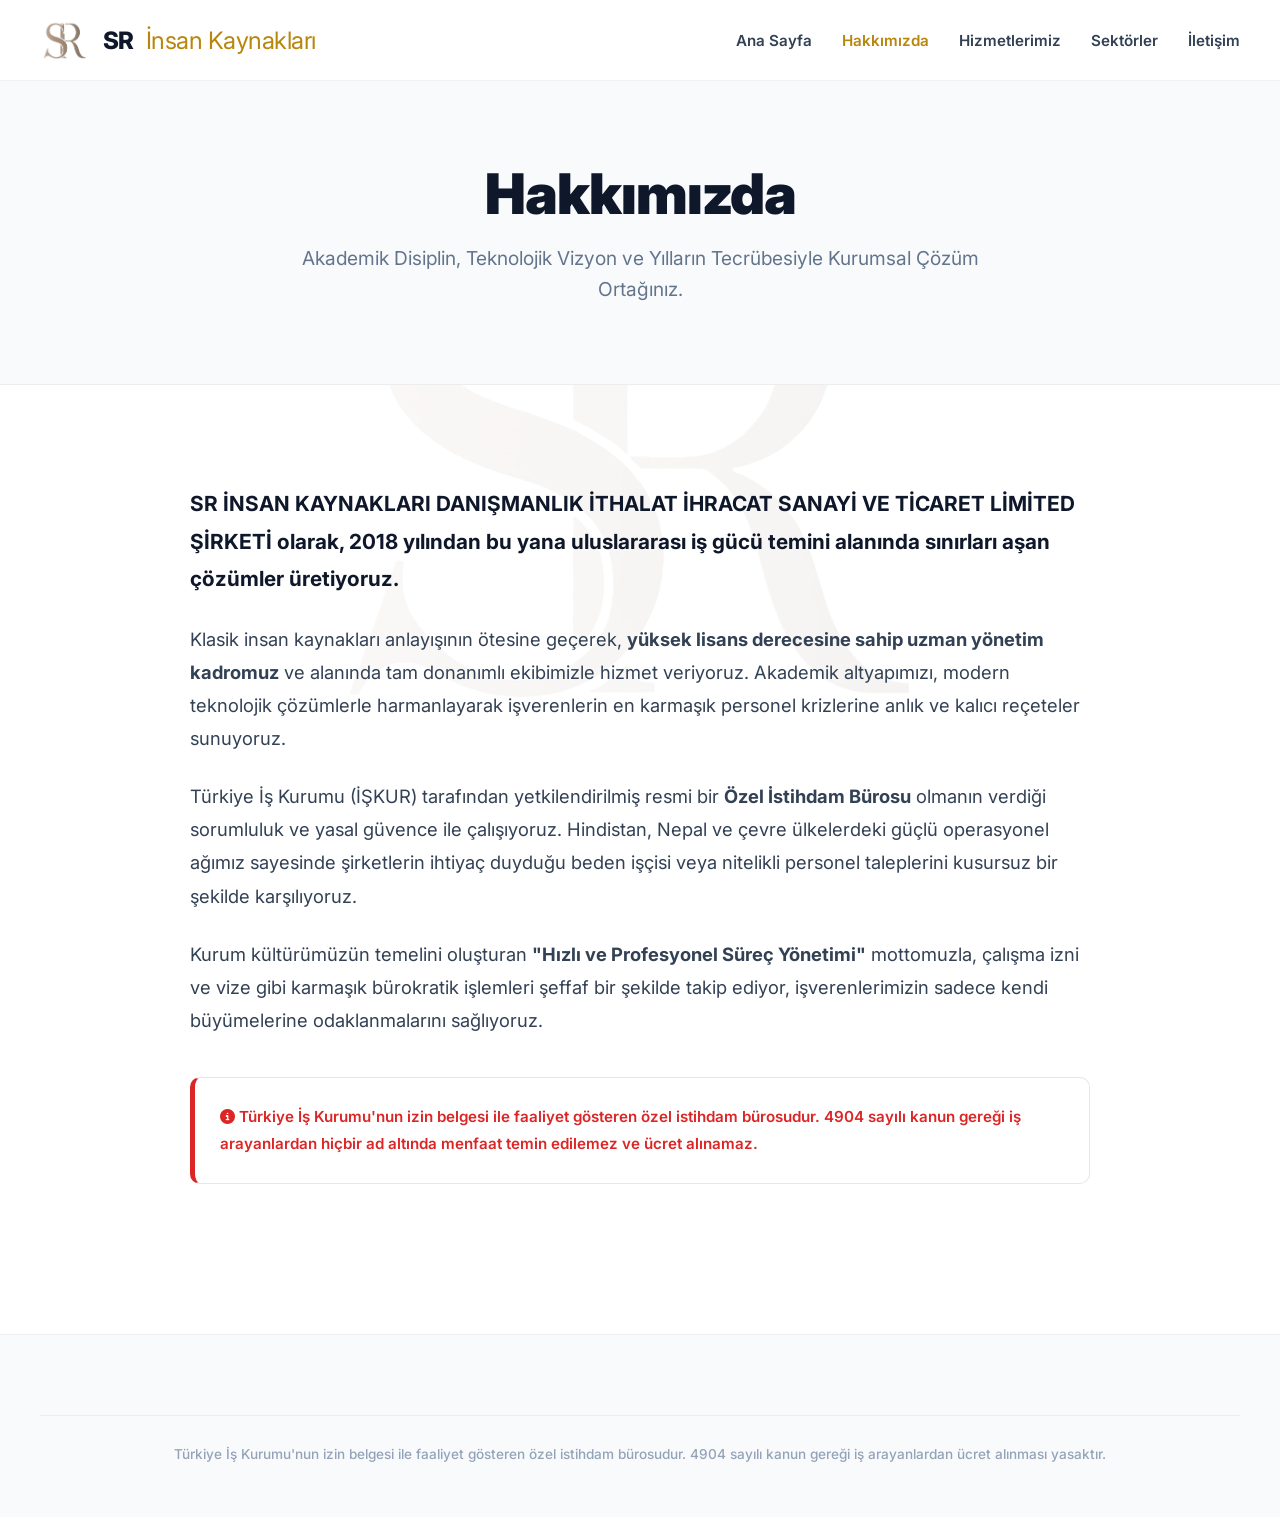
==== hakkimizda.html @ 89385914 "new" ====
<!DOCTYPE html>
<html lang="tr">
<head>
    <meta charset="UTF-8">
    <meta name="viewport" content="width=device-width, initial-scale=1.0">
    <title>Hakkımızda | SR İnsan Kaynakları</title>
    <link href="https://fonts.googleapis.com/css2?family=Inter:wght@300;400;500;600;700;800;900&display=swap" rel="stylesheet">
    <link rel="stylesheet" href="https://cdnjs.cloudflare.com/ajax/libs/font-awesome/6.4.0/css/all.min.css">
    <link rel="stylesheet" href="style.css">
    
    <style>
        /* ARKA PLAN TRANSPARAN LOGO (WATERMARK) */
        body::after {
            content: "";
            position: fixed;
            top: 50%;
            left: 50%;
            transform: translate(-50%, -50%);
            width: 60vw;
            height: 60vh;
            background: url('img/bcklogo.png') no-repeat center center;
            background-size: contain;
            opacity: 0.08;
            z-index: -10;
            pointer-events: none;
        }
    </style>
</head>
<body>

    <nav class="navbar">
        <div class="logo">
            <a href="index.html" style="display: flex; align-items: center; gap: 12px;">
                <img src="img/logo.png" alt="SR İnsan Kaynakları Logo" style="height: 40px; object-fit: contain;">
                SR <span>İnsan Kaynakları</span>
            </a>
        </div>
        <ul class="nav-links">
            <li><a href="index.html">Ana Sayfa</a></li>
            <li><a href="hakkimizda.html" class="active">Hakkımızda</a></li>
            <li><a href="hizmetler.html">Hizmetlerimiz</a></li>
            <li><a href="referanslar.html">Sektörler</a></li>
            <li><a href="iletisim.html">İletişim</a></li>
        </ul>
    </nav>

    <header class="page-header">
        <h1>Hakkımızda</h1>
        <p>Akademik Disiplin, Teknolojik Vizyon ve Yılların Tecrübesiyle Kurumsal Çözüm Ortağınız.</p>
    </header>

    <section class="heavy-section container reveal">
        <div style="max-width: 900px; margin: 0 auto; line-height: 1.8; color: var(--text-dark); font-size: 1.15rem;">
            <p style="margin-bottom: 25px; font-size: 1.3rem; color: var(--primary); font-weight: 700;">
                SR İNSAN KAYNAKLARI DANIŞMANLIK İTHALAT İHRACAT SANAYİ VE TİCARET LİMİTED ŞİRKETİ olarak, 2018 yılından bu yana uluslararası iş gücü temini alanında sınırları aşan çözümler üretiyoruz.
            </p>
            
            <p style="margin-bottom: 25px;">
                Klasik insan kaynakları anlayışının ötesine geçerek, <strong>yüksek lisans derecesine sahip uzman yönetim kadromuz</strong> ve alanında tam donanımlı ekibimizle hizmet veriyoruz. Akademik altyapımızı, modern teknolojik çözümlerle harmanlayarak işverenlerin en karmaşık personel krizlerine anlık ve kalıcı reçeteler sunuyoruz.
            </p>

            <p style="margin-bottom: 25px;">
                Türkiye İş Kurumu (İŞKUR) tarafından yetkilendirilmiş resmi bir <strong>Özel İstihdam Bürosu</strong> olmanın verdiği sorumluluk ve yasal güvence ile çalışıyoruz. Hindistan, Nepal ve çevre ülkelerdeki güçlü operasyonel ağımız sayesinde şirketlerin ihtiyaç duyduğu beden işçisi veya nitelikli personel taleplerini kusursuz bir şekilde karşılıyoruz.
            </p>

            <p style="margin-bottom: 40px;">
                Kurum kültürümüzün temelini oluşturan <strong>"Hızlı ve Profesyonel Süreç Yönetimi"</strong> mottomuzla, çalışma izni ve vize gibi karmaşık bürokratik işlemleri şeffaf bir şekilde takip ediyor, işverenlerimizin sadece kendi büyümelerine odaklanmalarını sağlıyoruz.
            </p>

            <div class="legal-notice" style="padding: 25px; background: white; border: 1px solid #e2e8f0; border-left: 5px solid #dc2626; border-radius: 10px; font-size: 0.95rem; text-align: left;">
                <i class="fa-solid fa-circle-info"></i> Türkiye İş Kurumu'nun izin belgesi ile faaliyet gösteren özel istihdam bürosudur. 4904 sayılı kanun gereği iş arayanlardan hiçbir ad altında menfaat temin edilemez ve ücret alınamaz.
            </div>
        </div>
    </section>

    <footer>
        <div class="footer-legal">
            <p>Türkiye İş Kurumu'nun izin belgesi ile faaliyet gösteren özel istihdam bürosudur. 4904 sayılı kanun gereği iş arayanlardan ücret alınması yasaktır.</p>
        </div>
    </footer>
    <script src="script.js"></script>
</body>
</html>
---- style.css ----
:root {
    --primary: #0f172a; /* Çok koyu, asil bir lacivert/siyah */
    --primary-light: #1e293b;
    --bg-color: #ffffff; /* Ana arka plan bembeyaz */
    --secondary-bg: #f8fafc; /* Bölümler arası geçiş için çok hafif gri */
    --accent-gold: #b8860b; /* Beyazda okunabilen tok bir altın sarısı */
    --accent-turq: #0ea5e9; /* Beyaza yakışan profesyonel bir mavi/turkuaz */
    --text-dark: #334155;
    --text-light: #64748b;
}

* {
    margin: 0;
    padding: 0;
    box-sizing: border-box;
    font-family: 'Inter', -apple-system, BlinkMacSystemFont, sans-serif;
}

body {
    background-color: var(--bg-color);
    color: var(--text-dark);
    overflow-x: hidden;
    -webkit-font-smoothing: antialiased;
}

/* --- NAVBAR (ÜST MENÜ) - BEYAZ TEMA --- */
.navbar {
    position: fixed;
    top: 0;
    width: 100%;
    padding: 20px 40px;
    display: flex;
    justify-content: space-between;
    align-items: center;
    z-index: 1000;
    transition: all 0.4s ease;
    background: rgba(255, 255, 255, 0.9);
    backdrop-filter: blur(15px);
    border-bottom: 1px solid rgba(0,0,0,0.05);
}

.navbar.scrolled {
    padding: 15px 40px;
    box-shadow: 0 10px 30px rgba(0, 0, 0, 0.05);
    background: rgba(255, 255, 255, 0.98);
}

.logo a {
    display: flex;
    align-items: center;
    gap: 12px;
    color: var(--primary);
    text-decoration: none;
    font-size: 1.5rem;
    font-weight: 800;
    letter-spacing: -0.5px;
}
.logo img {
    height: 40px;
    width: auto;
    object-fit: contain;
}
.logo span {
    color: var(--accent-gold);
    font-weight: 400;
}

.nav-links {
    display: flex;
    gap: 30px;
    list-style: none;
}
.nav-links a {
    color: var(--text-dark);
    text-decoration: none;
    font-size: 0.95rem;
    font-weight: 600;
    transition: color 0.3s ease;
}
.nav-links a:hover, .nav-links a.active {
    color: var(--accent-gold);
}

/* --- SCROLL ANİMASYONLARI --- */
.reveal {
    opacity: 0;
    transform: translateY(40px);
    transition: all 1s cubic-bezier(0.25, 0.46, 0.45, 0.94);
}
.reveal.active {
    opacity: 1;
    transform: translateY(0);
}

/* --- HERO BÖLÜMÜ (Buzlu Beyaz Cam Efekti) --- */
.hero {
    position: relative;
    height: 100vh;
    width: 100%;
    display: flex;
    align-items: center;
    justify-content: center;
    text-align: center;
    overflow: hidden;
}
.hero-video {
    position: absolute;
    top: 50%; left: 50%; min-width: 100%; min-height: 100%; width: auto; height: auto;
    transform: translate(-50%, -50%); z-index: -2; object-fit: cover;
}
.hero-overlay {
    position: absolute; top: 0; left: 0; width: 100%; height: 100%;
    background: rgba(255, 255, 255, 0.85); /* Beyaz buzlu cam */
    backdrop-filter: blur(8px);
    z-index: -1;
}
.hero-content {
    z-index: 1;
    color: var(--primary);
    max-width: 900px;
    padding: 0 20px;
}
.hero h1 {
    font-size: clamp(2.5rem, 5vw, 4.5rem);
    font-weight: 900;
    line-height: 1.1;
    margin-bottom: 25px;
    letter-spacing: -1px;
}
.hero p {
    font-size: clamp(1.1rem, 2vw, 1.4rem);
    font-weight: 400;
    margin-bottom: 40px;
    color: var(--text-dark);
    line-height: 1.7;
}

/* BUTONLAR */
.btn-group { display: flex; gap: 20px; justify-content: center; flex-wrap: wrap; }
.btn {
    padding: 18px 40px; font-size: 1.1rem; font-weight: 600;
    border-radius: 30px; text-decoration: none; transition: all 0.3s ease; cursor: pointer;
}
.btn-primary { background-color: var(--primary); color: white; box-shadow: 0 10px 30px rgba(15, 23, 42, 0.2); }
.btn-primary:hover { background-color: var(--accent-gold); color: white; transform: translateY(-3px); box-shadow: 0 10px 30px rgba(184, 134, 11, 0.3); }
.btn-outline { background-color: transparent; color: var(--primary); border: 2px solid var(--primary); }
.btn-outline:hover { background-color: var(--primary); color: white; transform: translateY(-3px); }

/* --- GÜVEN ŞERİDİ --- */
.trust-bar {
    background: white; border-bottom: 1px solid rgba(0,0,0,0.05); padding: 25px 0; position: relative; z-index: 10;
}
.trust-container {
    max-width: 1200px; margin: 0 auto; display: flex; justify-content: space-between; align-items: center; flex-wrap: wrap; padding: 0 20px; gap: 20px;
}
.trust-item { display: flex; align-items: center; gap: 10px; font-size: 0.95rem; font-weight: 700; color: var(--primary); }
.trust-item i { color: var(--accent-gold); font-size: 1.3rem; }
.legal-notice { width: 100%; text-align: center; font-size: 0.85rem; color: #dc2626; font-weight: 600; padding-top: 15px; border-top: 1px solid #f1f5f9; margin-top: 10px; }

/* --- ALT SAYFA HEADER --- */
.page-header { background: var(--secondary-bg); padding: 160px 20px 80px; text-align: center; color: var(--primary); border-bottom: 1px solid rgba(0,0,0,0.05); }
.page-header h1 { font-size: 3.5rem; margin-bottom: 15px; font-weight: 900; letter-spacing: -1px; }
.page-header p { color: var(--text-light); font-size: 1.2rem; max-width: 700px; margin: 0 auto; line-height: 1.6; }

/* --- GENEL BÖLÜMLER --- */
.heavy-section { padding: 100px 20px; }
.bg-light { background-color: var(--secondary-bg); }
.container { max-width: 1200px; margin: 0 auto; }

.section-header-left { text-align: left; max-width: 800px; margin-bottom: 60px; }
.section-header-left h2 { font-size: 3rem; font-weight: 800; color: var(--primary); line-height: 1.2; margin-bottom: 20px; letter-spacing: -1px; }
.section-header-left p { font-size: 1.2rem; color: var(--text-light); line-height: 1.8; }

.feature-box { display: flex; gap: 20px; margin-bottom: 40px; }
.feature-box i { font-size: 2.5rem; color: var(--accent-gold); flex-shrink: 0; }
.feature-box h4 { font-size: 1.3rem; color: var(--primary); margin-bottom: 10px; font-weight: 800; }
.feature-box p { color: var(--text-light); line-height: 1.6; }

.grid-3 { display: grid; grid-template-columns: repeat(auto-fit, minmax(300px, 1fr)); gap: 40px; }
.card { background: white; padding: 50px 30px; border-radius: 20px; text-align: center; transition: all 0.4s ease; border: 1px solid rgba(0,0,0,0.03); box-shadow: 0 10px 30px rgba(0,0,0,0.02); }
.card:hover { transform: translateY(-10px); box-shadow: 0 20px 40px rgba(0,0,0,0.08); }
.card i { font-size: 3rem; color: var(--accent-turq); margin-bottom: 25px; }
.card h3 { font-size: 1.4rem; margin-bottom: 15px; color: var(--primary); font-weight: 800; }
.card p { color: var(--text-light); line-height: 1.6; font-size: 1.05rem; }

/* --- FORMLAR --- */
.form-box { background: white; padding: 50px; border-radius: 20px; margin-bottom: 30px; box-shadow: 0 10px 40px rgba(0,0,0,0.03); border: 1px solid rgba(0,0,0,0.05); }
.form-group { margin-bottom: 20px; }
.form-group input, .form-group select, .form-group textarea { width: 100%; padding: 18px; border: 1px solid #cbd5e1; border-radius: 10px; font-size: 1rem; outline: none; transition: border-color 0.3s ease; background: #f8fafc; color: var(--primary); }
.form-group input:focus, .form-group select:focus, .form-group textarea:focus { border-color: var(--primary); background: white; }
.submit-btn { width: 100%; padding: 20px; background: var(--primary); color: white; border: none; border-radius: 10px; font-size: 1.1rem; font-weight: 700; cursor: pointer; transition: background 0.3s ease; }
.submit-btn:hover { background: var(--accent-gold); }

/* --- FOOTER (Açık Gri Tema) --- */
footer { background: var(--secondary-bg); color: var(--text-dark); padding: 80px 20px 40px; margin-top: 50px; border-top: 1px solid rgba(0,0,0,0.05); }
.footer-grid { display: grid; grid-template-columns: repeat(auto-fit, minmax(250px, 1fr)); gap: 50px; max-width: 1200px; margin: 0 auto; margin-bottom: 50px; }
.footer-col h4 { font-size: 1.2rem; margin-bottom: 20px; color: var(--primary); font-weight: 800; }
.footer-col p, .footer-col a { color: var(--text-light); margin-bottom: 10px; display: block; text-decoration: none; line-height: 1.6; font-weight: 500; }
.footer-col a:hover { color: var(--accent-gold); }
.footer-legal { border-top: 1px solid rgba(0,0,0,0.05); padding-top: 30px; text-align: center; max-width: 1200px; margin: 0 auto; }
.footer-legal p { color: #94a3b8; font-weight: 500; font-size: 0.85rem; margin-bottom: 15px; }
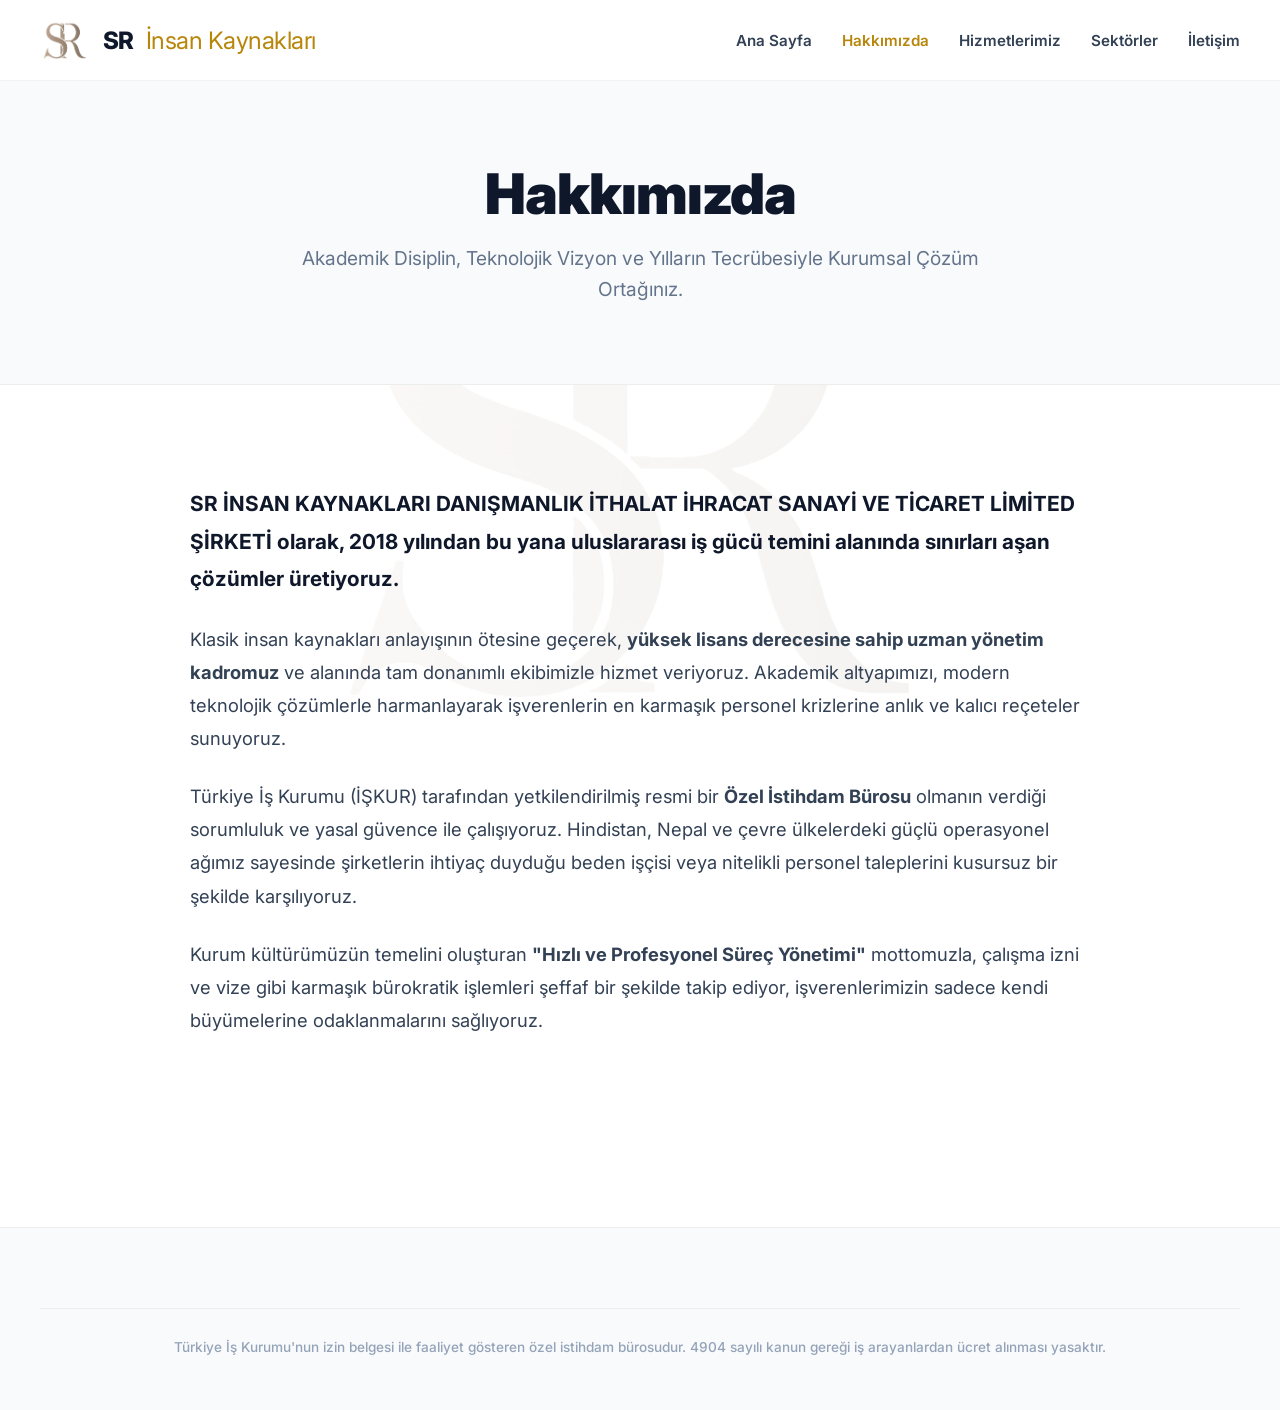
==== commit eb26bb53: "new" ====
--- a/hakkimizda.html
+++ b/hakkimizda.html
@@ -66,10 +66,6 @@
             <p style="margin-bottom: 40px;">
                 Kurum kültürümüzün temelini oluşturan <strong>"Hızlı ve Profesyonel Süreç Yönetimi"</strong> mottomuzla, çalışma izni ve vize gibi karmaşık bürokratik işlemleri şeffaf bir şekilde takip ediyor, işverenlerimizin sadece kendi büyümelerine odaklanmalarını sağlıyoruz.
             </p>
-
-            <div class="legal-notice" style="padding: 25px; background: white; border: 1px solid #e2e8f0; border-left: 5px solid #dc2626; border-radius: 10px; font-size: 0.95rem; text-align: left;">
-                <i class="fa-solid fa-circle-info"></i> Türkiye İş Kurumu'nun izin belgesi ile faaliyet gösteren özel istihdam bürosudur. 4904 sayılı kanun gereği iş arayanlardan hiçbir ad altında menfaat temin edilemez ve ücret alınamaz.
-            </div>
         </div>
     </section>
 
